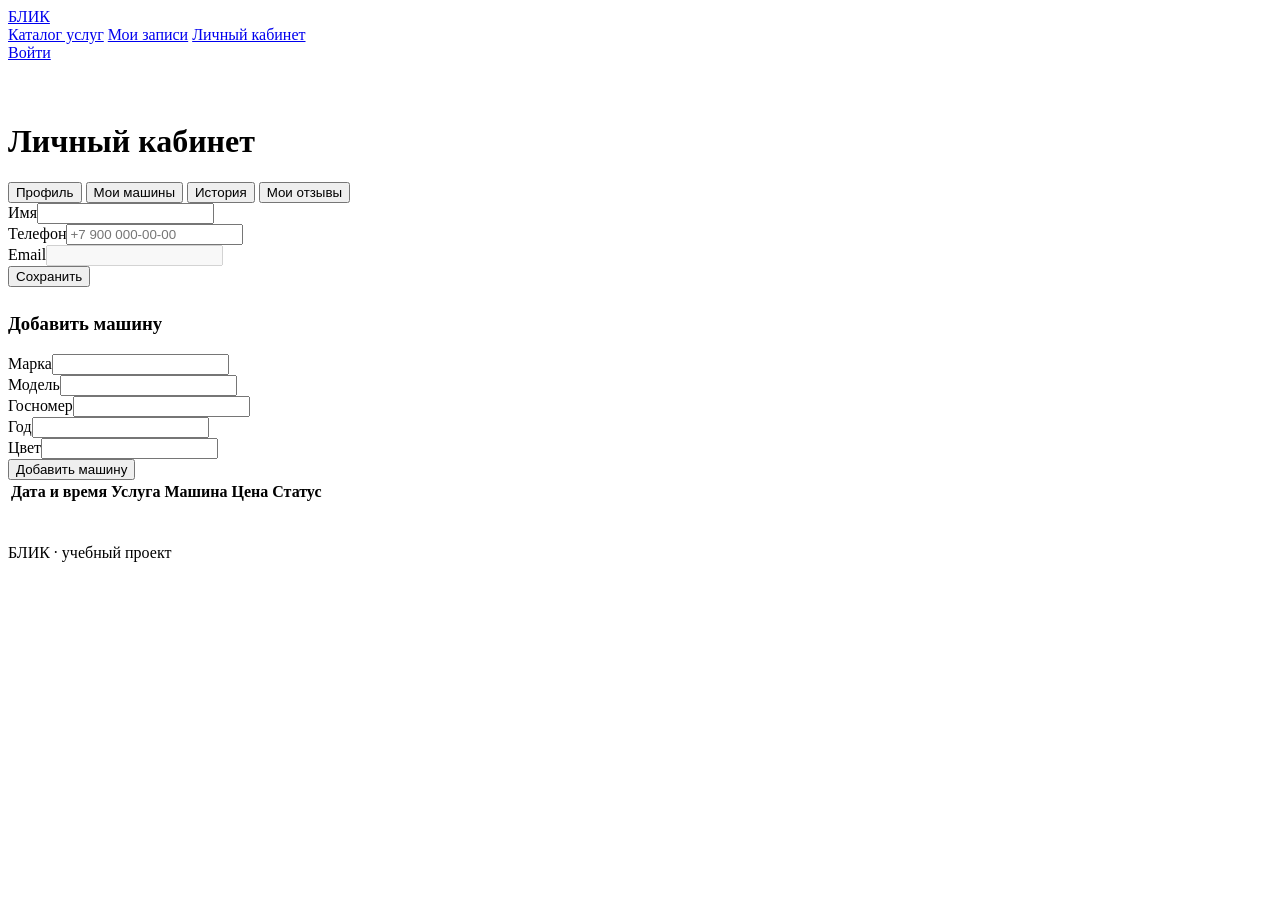
==== profile.html @ b80bc87c "Add files via upload" ====
<!DOCTYPE html>
<html lang="ru">
<head>
<meta charset="UTF-8">
<meta name="viewport" content="width=device-width, initial-scale=1">
<title>Личный кабинет — БЛИК</title>
<link rel="preconnect" href="https://fonts.googleapis.com">
<link href="https://fonts.googleapis.com/css2?family=Baloo+2:wght@500;600;700&family=Manrope:wght@400;500;600;700&display=swap" rel="stylesheet">
<link rel="stylesheet" href="css/style.css">
</head>
<body>

<div id="app-header">
  <header class="site-header">
    <nav class="nav">
      <a href="index.html" class="brand"><span class="drop"></span>БЛИК</a>
      <div class="nav-links">
        <a href="index.html">Каталог услуг</a>
        <a href="bookings.html">Мои записи</a>
        <a href="profile.html">Личный кабинет</a>
      </div>
      <div class="nav-auth"><a class="btn btn-ghost btn-sm" href="profile.html">Войти</a></div>
    </nav>
  </header>
</div>

<main class="container" style="padding:40px 0;">
  <h1 data-reveal>Личный кабинет</h1>

  <div class="tabs">
    <button class="tab-btn active" data-tab="tab-profile">Профиль</button>
    <button class="tab-btn" data-tab="tab-cars">Мои машины</button>
    <button class="tab-btn" data-tab="tab-history">История</button>
    <button class="tab-btn" data-tab="tab-reviews">Мои отзывы</button>
  </div>

  <section class="tab-panel active" id="tab-profile">
    <form id="profile-form" style="max-width:420px;">
      <div class="field"><label>Имя</label><input type="text" id="p-name"></div>
      <div class="field"><label>Телефон</label><input type="tel" id="p-phone" placeholder="+7 900 000-00-00"></div>
      <div class="field"><label>Email</label><input type="email" id="p-email" disabled></div>
      <button class="btn btn-primary" type="submit">Сохранить</button>
    </form>
  </section>

  <section class="tab-panel" id="tab-cars">
    <div id="cars-list" style="margin-bottom:26px;"></div>
    <h3>Добавить машину</h3>
    <form id="car-form" class="form-grid" style="max-width:560px;">
      <div class="field"><label>Марка</label><input type="text" id="c-make" required></div>
      <div class="field"><label>Модель</label><input type="text" id="c-model" required></div>
      <div class="field"><label>Госномер</label><input type="text" id="c-plate" required></div>
      <div class="field"><label>Год</label><input type="text" id="c-year"></div>
      <div class="field full"><label>Цвет</label><input type="text" id="c-color"></div>
      <div class="field full"><button class="btn btn-primary" type="submit">Добавить машину</button></div>
    </form>
  </section>

  <section class="tab-panel" id="tab-history">
    <div class="table-wrap">
      <table>
        <thead><tr><th>Дата и время</th><th>Услуга</th><th>Машина</th><th>Цена</th><th>Статус</th></tr></thead>
        <tbody id="history-body"></tbody>
      </table>
    </div>
  </section>

  <section class="tab-panel" id="tab-reviews">
    <div id="my-reviews-list"></div>
  </section>
</main>

<footer class="site-footer"><div class="container">БЛИК · учебный проект</div></footer>

<script type="module">
  import { initHeader } from "./js/header.js";
  import { initProfilePage } from "./js/profile.js";
  import { initReveal } from "./js/reveal.js";
  initHeader();
  initProfilePage();
  initReveal();
</script>
</body>
</html>
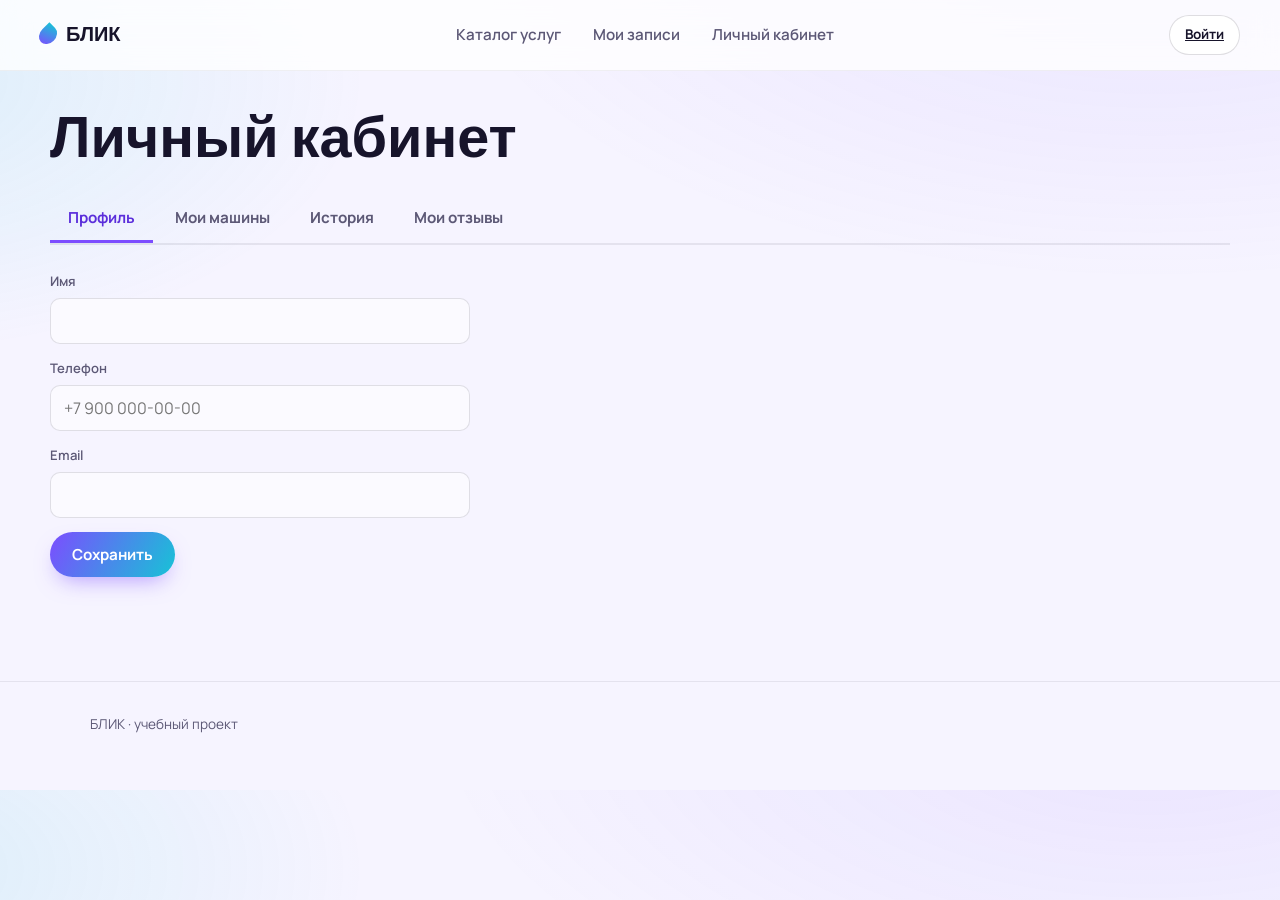
==== commit 7079fdfb: "Update profile.html" ====
--- a/profile.html
+++ b/profile.html
@@ -6,7 +6,7 @@
 <title>Личный кабинет — БЛИК</title>
 <link rel="preconnect" href="https://fonts.googleapis.com">
 <link href="https://fonts.googleapis.com/css2?family=Baloo+2:wght@500;600;700&family=Manrope:wght@400;500;600;700&display=swap" rel="stylesheet">
-<link rel="stylesheet" href="css/style.css">
+<link rel="stylesheet" href="style.css">
 </head>
 <body>
 
@@ -73,9 +73,9 @@
 <footer class="site-footer"><div class="container">БЛИК · учебный проект</div></footer>
 
 <script type="module">
-  import { initHeader } from "./js/header.js";
-  import { initProfilePage } from "./js/profile.js";
-  import { initReveal } from "./js/reveal.js";
+  import { initHeader } from "header.js";
+  import { initProfilePage } from "profile.js";
+  import { initReveal } from "reveal.js";
   initHeader();
   initProfilePage();
   initReveal();
--- a/style.css
+++ b/style.css
@@ -0,0 +1,386 @@
+/* =========================================================
+   БЛИК — design tokens
+   Тема: мыльные пузыри, вода, спектр цветов на мокром кузове.
+   Светлая база + яркие акценты, чтобы ничего не читалось "в одном цвете".
+   ========================================================= */
+:root {
+  --bg:        #F6F4FF;
+  --bg-2:      #FFFFFF;
+  --ink:       #17142B;
+  --ink-dim:   #5C5876;
+
+  --violet:    #7C4DFF;
+  --violet-d:  #5B2EDB;
+  --magenta:   #FF4FA3;
+  --cyan:      #17C3D6;
+  --lime:      #4CD97B;
+  --amber:     #FFB627;
+  --coral:     #FF6B5B;
+
+  --card-1: linear-gradient(135deg, #7C4DFF, #17C3D6);
+  --card-2: linear-gradient(135deg, #FF4FA3, #FFB627);
+  --card-3: linear-gradient(135deg, #4CD97B, #17C3D6);
+  --card-4: linear-gradient(135deg, #FFB627, #FF6B5B);
+  --card-5: linear-gradient(135deg, #17C3D6, #7C4DFF);
+
+  --font-head: "Baloo 2", "Arial Rounded MT Bold", sans-serif;
+  --font-body: "Manrope", system-ui, sans-serif;
+
+  --radius-s: 10px;
+  --radius-m: 18px;
+  --radius-l: 28px;
+
+  --shadow-card: 0 10px 26px -12px rgba(92, 55, 220, .35);
+  --shadow-pop:  0 20px 46px -14px rgba(23, 20, 43, .28);
+  --ring: 0 0 0 3px rgba(124,77,255,.18);
+}
+
+* { box-sizing: border-box; }
+html { scroll-behavior: smooth; }
+
+body {
+  margin: 0;
+  background:
+    radial-gradient(1200px 600px at 90% -10%, rgba(124,77,255,.10), transparent 60%),
+    radial-gradient(900px 500px at -10% 10%, rgba(23,195,214,.12), transparent 55%),
+    var(--bg);
+  color: var(--ink);
+  font-family: var(--font-body);
+  font-size: 16px;
+  line-height: 1.6;
+  -webkit-font-smoothing: antialiased;
+}
+
+h1, h2, h3, h4 {
+  font-family: var(--font-head);
+  margin: 0 0 .4em;
+  font-weight: 600;
+  letter-spacing: 0;
+  color: var(--ink);
+}
+h1 { font-size: clamp(2.2rem, 5vw, 3.6rem); line-height: 1.05; }
+h2 { font-size: clamp(1.5rem, 3vw, 2.15rem); }
+h3 { font-size: 1.3rem; }
+
+p { color: var(--ink-dim); max-width: 62ch; }
+a { color: inherit; }
+img { max-width: 100%; display: block; }
+button, input, select, textarea { font-family: inherit; font-size: inherit; }
+
+:focus-visible { outline: 3px solid var(--violet); outline-offset: 2px; border-radius: 4px; }
+
+@media (prefers-reduced-motion: reduce) {
+  *, *::before, *::after { animation-duration: .001ms !important; animation-iteration-count: 1 !important; transition-duration: .001ms !important; }
+}
+
+.container { max-width: 1180px; margin: 0 auto; padding: 0 clamp(18px, 4vw, 40px); }
+
+/* ---------- scroll reveal ---------- */
+[data-reveal] {
+  /* Контент остаётся видимым даже если JavaScript/Firebase не загрузился. */
+  opacity: 1;
+  transform: none;
+  transition: opacity .6s ease, transform .6s ease;
+  transition-delay: var(--reveal-delay, 0ms);
+}
+[data-reveal].reveal-ready {
+  opacity: 0;
+  transform: translateY(18px);
+}
+[data-reveal].in-view { opacity: 1; transform: none; }
+
+/* ---------- header / nav ---------- */
+.site-header {
+  position: sticky; top: 0; z-index: 40;
+  background: rgba(255,255,255,.78);
+  backdrop-filter: blur(14px);
+  border-bottom: 1px solid rgba(23,20,43,.06);
+}
+.nav { display: flex; align-items: center; justify-content: space-between; padding: 14px clamp(18px, 4vw, 40px); gap: 20px; }
+
+.brand {
+  display: flex; align-items: center; gap: 10px;
+  font-family: var(--font-head); font-weight: 700; font-size: 1.25rem;
+  text-decoration: none; white-space: nowrap;
+}
+.brand .drop {
+  width: 16px; height: 20px;
+  background: linear-gradient(160deg, var(--cyan), var(--violet));
+  border-radius: 0 50% 50% 50%;
+  transform: rotate(45deg);
+  flex-shrink: 0;
+  animation: bob 3.2s ease-in-out infinite;
+}
+@keyframes bob { 0%,100% { transform: rotate(45deg) translateY(0); } 50% { transform: rotate(45deg) translateY(-4px); } }
+
+.nav-links { display: flex; align-items: center; gap: 4px; flex-wrap: wrap; }
+.nav-links a {
+  text-decoration: none; color: var(--ink-dim);
+  padding: 9px 14px; border-radius: 999px; font-size: .95rem; font-weight: 600;
+  transition: color .15s, background .15s, transform .15s;
+}
+.nav-links a:hover { color: var(--violet-d); background: rgba(124,77,255,.08); transform: translateY(-1px); }
+.nav-links a.active { color: #fff; background: linear-gradient(120deg, var(--violet), var(--cyan)); }
+
+.nav-auth { display: flex; align-items: center; gap: 10px; }
+.user-chip {
+  display: none; align-items: center; gap: 8px; font-size: .85rem; font-weight: 600;
+  color: var(--ink); padding: 7px 12px; border: 1px solid rgba(23,20,43,.1);
+  border-radius: 999px; background: #fff;
+}
+.role-pill {
+  font-size: .66rem; text-transform: lowercase;
+  background: linear-gradient(120deg, var(--amber), var(--coral));
+  color: #2B1400; padding: 2px 9px; border-radius: 999px; font-weight: 700;
+}
+
+/* ---------- buttons ---------- */
+.btn {
+  display: inline-flex; align-items: center; justify-content: center; gap: 8px;
+  border: none; border-radius: 999px; padding: 12px 22px;
+  font-weight: 700; font-size: .95rem; cursor: pointer;
+  transition: transform .15s ease, box-shadow .15s ease, opacity .15s, filter .15s;
+}
+.btn:hover { transform: translateY(-2px); }
+.btn:active { transform: translateY(0) scale(.97); }
+.btn-primary { background: linear-gradient(120deg, var(--violet), var(--cyan)); color: #fff; box-shadow: 0 10px 22px -8px rgba(124,77,255,.55); }
+.btn-primary:hover { filter: brightness(1.06); }
+.btn-ghost { background: #fff; color: var(--ink); border: 1px solid rgba(23,20,43,.14); }
+.btn-ghost:hover { border-color: var(--violet); color: var(--violet-d); }
+.btn-wax { background: linear-gradient(120deg, var(--amber), var(--coral)); color: #2B1400; box-shadow: 0 10px 22px -8px rgba(255,107,91,.5); }
+.btn-wax:hover { filter: brightness(1.06); }
+.btn-danger { background: #fff; color: var(--coral); border: 1px solid rgba(255,107,91,.4); }
+.btn-danger:hover { background: rgba(255,107,91,.08); }
+.btn-sm { padding: 8px 15px; font-size: .84rem; }
+.btn-block { width: 100%; }
+.btn[disabled] { opacity: .45; cursor: not-allowed; transform: none; }
+
+/* ---------- hero ---------- */
+.hero {
+  position: relative;
+  padding: 70px 0 50px;
+  display: grid; grid-template-columns: 1.1fr .9fr; gap: 44px; align-items: center;
+  overflow: visible;
+}
+@media (max-width: 860px) { .hero { grid-template-columns: 1fr; padding-top: 40px; } }
+
+.blob {
+  position: absolute; z-index: -1; border-radius: 50%;
+  filter: blur(6px); opacity: .55;
+  animation: float 9s ease-in-out infinite;
+}
+.blob-1 { width: 160px; height: 160px; background: var(--card-1); top: -40px; right: 18%; animation-delay: 0s; }
+.blob-2 { width: 90px; height: 90px; background: var(--card-2); bottom: 0; right: 4%; animation-delay: 1.4s; }
+.blob-3 { width: 60px; height: 60px; background: var(--card-3); top: 50%; left: 2%; animation-delay: 2.6s; }
+@keyframes float { 0%,100% { transform: translateY(0) scale(1); } 50% { transform: translateY(-22px) scale(1.06); } }
+
+.hero-eyebrow {
+  display: inline-block; color: var(--violet-d); font-weight: 700; font-size: .95rem;
+  margin-bottom: 14px; padding: 5px 14px; border-radius: 999px;
+  background: linear-gradient(120deg, rgba(124,77,255,.14), rgba(23,195,214,.14));
+}
+.hero h1 span {
+  background: linear-gradient(120deg, var(--violet), var(--magenta) 55%, var(--cyan));
+  -webkit-background-clip: text; background-clip: text; color: transparent;
+}
+.hero-actions { display: flex; gap: 12px; margin-top: 28px; flex-wrap: wrap; }
+
+.hero-panel {
+  background: #fff;
+  border: 1px solid rgba(23,20,43,.06);
+  border-radius: var(--radius-l);
+  padding: 26px;
+  box-shadow: var(--shadow-pop);
+  position: relative;
+}
+.hero-panel::before {
+  content: ""; position: absolute; inset: 0; border-radius: inherit; padding: 2px;
+  background: linear-gradient(135deg, var(--violet), var(--cyan), var(--magenta));
+  -webkit-mask: linear-gradient(#000 0 0) content-box, linear-gradient(#000 0 0);
+  -webkit-mask-composite: xor; mask-composite: exclude;
+  opacity: .5; pointer-events: none;
+}
+.hero-panel-title { font-size: .85rem; color: var(--ink-dim); margin-bottom: 14px; font-weight: 700; }
+.slot-row { display: flex; align-items: center; justify-content: space-between; padding: 13px 0; border-bottom: 1px dashed rgba(23,20,43,.1); }
+.slot-row:last-child { border-bottom: none; }
+.slot-time {
+  font-family: var(--font-head); font-size: 1.5rem;
+  background: linear-gradient(120deg, var(--violet), var(--cyan));
+  -webkit-background-clip: text; background-clip: text; color: transparent;
+}
+.slot-bay { font-size: .84rem; color: var(--ink-dim); }
+.slot-tag { font-size: .74rem; font-weight: 700; padding: 4px 11px; border-radius: 999px; background: rgba(76,217,123,.15); color: #1B7D42; }
+
+/* ---------- controls bar ---------- */
+.controls {
+  display: flex; gap: 10px; flex-wrap: wrap; align-items: center;
+  margin: 36px 0 22px; padding: 14px;
+  background: #fff; border: 1px solid rgba(23,20,43,.07); border-radius: var(--radius-m);
+  box-shadow: 0 6px 18px -14px rgba(23,20,43,.3);
+}
+.controls input[type="search"], .controls select,
+.field input, .field select, .field textarea {
+  background: #FBFAFF; border: 1px solid rgba(23,20,43,.12); color: var(--ink);
+  padding: 11px 13px; border-radius: var(--radius-s); min-width: 0;
+}
+.controls input[type="search"]:focus, .controls select:focus,
+.field input:focus, .field select:focus, .field textarea:focus { border-color: var(--violet); }
+.controls input[type="search"] { flex: 1 1 220px; }
+.controls select { flex: 0 1 170px; }
+
+/* ---------- service grid / cards ---------- */
+.grid { display: grid; grid-template-columns: repeat(auto-fill, minmax(250px, 1fr)); gap: 20px; }
+
+@keyframes pop-in {
+  from { opacity: 0; transform: translateY(18px) scale(.96); }
+  to   { opacity: 1; transform: none; }
+}
+
+.card {
+  --accent: var(--card-1);
+  background: #fff;
+  border: 1px solid rgba(23,20,43,.06);
+  border-radius: var(--radius-m);
+  overflow: hidden; display: flex; flex-direction: column;
+  text-decoration: none; color: var(--ink);
+  box-shadow: var(--shadow-card);
+  transition: transform .2s ease, box-shadow .2s ease;
+  animation: pop-in .5s cubic-bezier(.2,.7,.3,1) backwards;
+}
+.grid .card:nth-child(5n+1) { --accent: var(--card-1); }
+.grid .card:nth-child(5n+2) { --accent: var(--card-2); }
+.grid .card:nth-child(5n+3) { --accent: var(--card-3); }
+.grid .card:nth-child(5n+4) { --accent: var(--card-4); }
+.grid .card:nth-child(5n+5) { --accent: var(--card-5); }
+.grid .card:nth-child(1) { animation-delay: .02s; }
+.grid .card:nth-child(2) { animation-delay: .08s; }
+.grid .card:nth-child(3) { animation-delay: .14s; }
+.grid .card:nth-child(4) { animation-delay: .2s; }
+.grid .card:nth-child(5) { animation-delay: .26s; }
+.grid .card:nth-child(n+6) { animation-delay: .3s; }
+
+.card:hover { transform: translateY(-6px) rotate(-.3deg); box-shadow: var(--shadow-pop); }
+.card-media {
+  height: 132px; background: var(--accent);
+  display: flex; align-items: center; justify-content: center;
+  font-family: var(--font-head); font-size: 2.2rem; color: rgba(255,255,255,.85);
+  position: relative; overflow: hidden;
+}
+.card-media::after {
+  content: ""; position: absolute; inset: 0;
+  background: radial-gradient(circle at 30% 20%, rgba(255,255,255,.35), transparent 55%);
+}
+.card-body { padding: 16px 16px 18px; display: flex; flex-direction: column; gap: 8px; flex: 1; }
+.card-cat { font-size: .74rem; font-weight: 700; color: var(--violet-d); }
+.card-title { font-size: 1.08rem; font-weight: 700; font-family: var(--font-head); }
+.card-desc { font-size: .87rem; color: var(--ink-dim); flex: 1; }
+.card-foot { display: flex; align-items: center; justify-content: space-between; margin-top: 6px; }
+.price { font-family: var(--font-head); font-size: 1.18rem; color: var(--ink); }
+.price small { color: var(--ink-dim); font-size: .7rem; font-family: var(--font-body); font-weight: 400; }
+.rating { font-size: .85rem; color: var(--amber); white-space: nowrap; font-weight: 700; }
+
+.empty-state {
+  text-align: center; padding: 60px 20px; color: var(--ink-dim);
+  border: 2px dashed rgba(124,77,255,.25); border-radius: var(--radius-m); background: rgba(124,77,255,.03);
+}
+.center-row { display: flex; justify-content: center; margin: 30px 0; }
+
+/* ---------- detail page ---------- */
+.detail { display: grid; grid-template-columns: 1.3fr .9fr; gap: 44px; padding: 44px 0; align-items: start; }
+@media (max-width: 900px) { .detail { grid-template-columns: 1fr; } }
+.detail-media {
+  height: 230px; border-radius: var(--radius-l);
+  background: var(--card-1); margin-bottom: 20px;
+  box-shadow: var(--shadow-pop);
+}
+.badge {
+  display: inline-block; font-size: .8rem; font-weight: 700; color: var(--violet-d);
+  background: rgba(124,77,255,.1); padding: 5px 14px; border-radius: 999px; margin-bottom: 10px;
+}
+
+.booking-box {
+  background: #fff; border: 1px solid rgba(23,20,43,.06);
+  border-radius: var(--radius-l); padding: 26px;
+  position: sticky; top: 90px; box-shadow: var(--shadow-pop);
+}
+.field { display: flex; flex-direction: column; gap: 6px; margin-bottom: 14px; }
+.field label { font-size: .82rem; color: var(--ink-dim); font-weight: 600; }
+
+.slot-grid { display: grid; grid-template-columns: repeat(3, 1fr); gap: 9px; margin-top: 4px; }
+.slot-btn {
+  padding: 10px 4px; border-radius: var(--radius-s);
+  border: 1px solid rgba(23,20,43,.14); background: #FBFAFF; color: var(--ink);
+  cursor: pointer; font-size: .85rem; font-weight: 700;
+  transition: transform .12s, border-color .12s;
+}
+.slot-btn:hover:not(:disabled) { border-color: var(--violet); transform: translateY(-1px); }
+.slot-btn.selected { background: linear-gradient(120deg, var(--violet), var(--cyan)); border-color: transparent; color: #fff; }
+.slot-btn:disabled { opacity: .35; text-decoration: line-through; cursor: not-allowed; }
+
+/* ---------- reviews ---------- */
+.review { padding: 18px 0; border-bottom: 1px solid rgba(23,20,43,.07); }
+.review-head { display: flex; justify-content: space-between; font-size: .88rem; color: var(--ink-dim); margin-bottom: 6px; font-weight: 600; }
+.stars { color: var(--amber); letter-spacing: 2px; }
+
+/* ---------- tables (profile / admin) ---------- */
+.table-wrap { overflow-x: auto; border: 1px solid rgba(23,20,43,.08); border-radius: var(--radius-m); background: #fff; }
+table { width: 100%; border-collapse: collapse; font-size: .92rem; min-width: 640px; }
+thead th { text-align: left; padding: 13px 14px; background: #F4F1FF; color: var(--violet-d); font-weight: 700; font-size: .8rem; }
+tbody td { padding: 13px 14px; border-top: 1px solid rgba(23,20,43,.06); }
+tbody tr:hover { background: rgba(124,77,255,.04); }
+
+.status { display: inline-block; font-size: .76rem; font-weight: 700; padding: 4px 11px; border-radius: 999px; }
+.status-draft       { background: rgba(92,88,118,.12); color: var(--ink-dim); }
+.status-confirmed   { background: rgba(23,195,214,.16); color: #0E7C89; }
+.status-in_progress { background: rgba(255,182,39,.2); color: #8A5B00; }
+.status-done        { background: rgba(76,217,123,.18); color: #1B7D42; }
+.status-cancelled   { background: rgba(255,107,91,.16); color: #B33A2A; }
+
+/* ---------- tabs ---------- */
+.tabs { display: flex; gap: 4px; border-bottom: 2px solid rgba(23,20,43,.08); margin-bottom: 26px; flex-wrap: wrap; }
+.tab-btn { background: none; border: none; color: var(--ink-dim); padding: 12px 18px; cursor: pointer; font-size: .95rem; font-weight: 700; border-bottom: 3px solid transparent; transition: color .15s; }
+.tab-btn:hover { color: var(--violet-d); }
+.tab-btn.active { color: var(--violet-d); border-color: var(--violet); }
+.tab-panel { display: none; }
+.tab-panel.active { display: block; animation: pop-in .4s ease; }
+
+/* ---------- item rows (cars / bookings) ---------- */
+.item-row {
+  display: flex; align-items: center; justify-content: space-between; gap: 16px;
+  padding: 16px; background: #fff; border: 1px solid rgba(23,20,43,.07);
+  border-radius: var(--radius-m); margin-bottom: 12px;
+  animation: pop-in .4s ease backwards;
+}
+.item-row-main { display: flex; flex-direction: column; gap: 4px; }
+.item-row-sub { font-size: .84rem; color: var(--ink-dim); }
+
+/* ---------- modal ---------- */
+.modal-backdrop { position: fixed; inset: 0; background: rgba(23,20,43,.55); backdrop-filter: blur(2px); display: none; align-items: center; justify-content: center; z-index: 100; padding: 20px; }
+.modal-backdrop.open { display: flex; }
+.modal { background: #fff; border-radius: var(--radius-l); padding: 30px; width: 100%; max-width: 420px; box-shadow: var(--shadow-pop); animation: pop-in .35s cubic-bezier(.2,.8,.3,1); }
+.modal-head { display: flex; justify-content: space-between; align-items: center; margin-bottom: 18px; }
+.modal-close { background: none; border: none; color: var(--ink-dim); font-size: 1.5rem; cursor: pointer; line-height: 1; }
+.modal-switch { font-size: .87rem; color: var(--ink-dim); margin-top: 14px; text-align: center; }
+.modal-switch button { background: none; border: none; color: var(--violet-d); font-weight: 700; cursor: pointer; font-size: inherit; padding: 0; }
+.form-error { color: var(--coral); font-size: .85rem; min-height: 1.2em; font-weight: 600; }
+
+/* ---------- toast ---------- */
+#toast-stack { position: fixed; bottom: 20px; right: 20px; z-index: 200; display: flex; flex-direction: column; gap: 10px; max-width: 320px; }
+.toast {
+  background: #fff; border-left: 4px solid var(--violet); padding: 13px 16px; border-radius: var(--radius-s);
+  font-size: .88rem; font-weight: 600; box-shadow: var(--shadow-pop); animation: toast-in .25s ease;
+}
+.toast.error { border-color: var(--coral); }
+@keyframes toast-in { from { opacity: 0; transform: translateX(16px); } to { opacity: 1; transform: none; } }
+
+/* ---------- footer ---------- */
+.site-footer { border-top: 1px solid rgba(23,20,43,.08); padding: 32px 0 54px; color: var(--ink-dim); font-size: .85rem; margin-top: 64px; }
+
+.section-head { display: flex; align-items: baseline; justify-content: space-between; margin-bottom: 18px; flex-wrap: wrap; gap: 10px; }
+.muted { color: var(--ink-dim); }
+.hidden { display: none !important; }
+
+/* admin form grid */
+.form-grid { display: grid; grid-template-columns: 1fr 1fr; gap: 14px; }
+@media (max-width: 640px) { .form-grid { grid-template-columns: 1fr; } }
+.form-grid .field.full { grid-column: 1 / -1; }
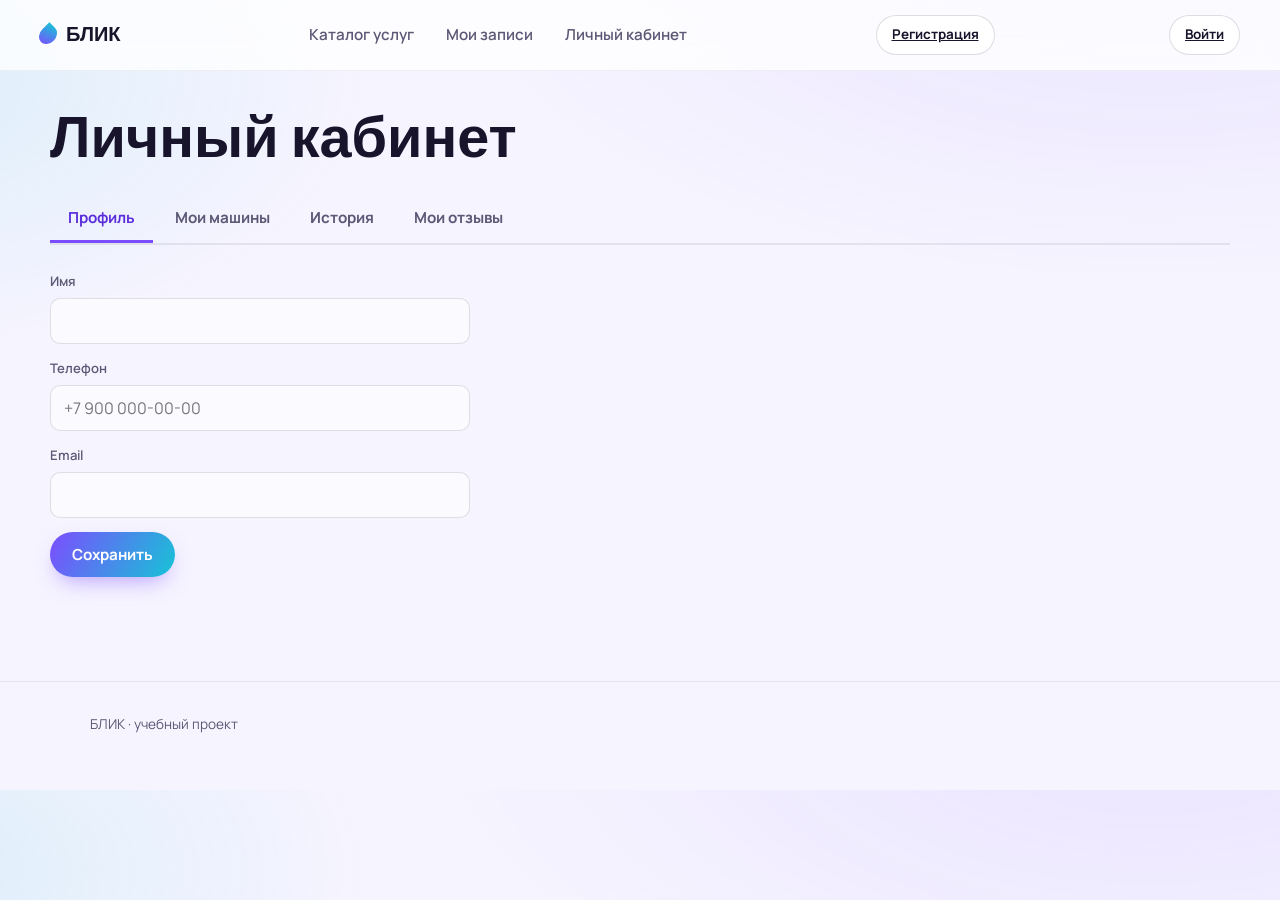
==== commit c76d5594: "Add registration link to profile.html" ====
--- a/profile.html
+++ b/profile.html
@@ -19,6 +19,7 @@
         <a href="bookings.html">Мои записи</a>
         <a href="profile.html">Личный кабинет</a>
       </div>
+      <a class="btn btn-ghost btn-sm" href="register.html">Регистрация</a>
       <div class="nav-auth"><a class="btn btn-ghost btn-sm" href="profile.html">Войти</a></div>
     </nav>
   </header>
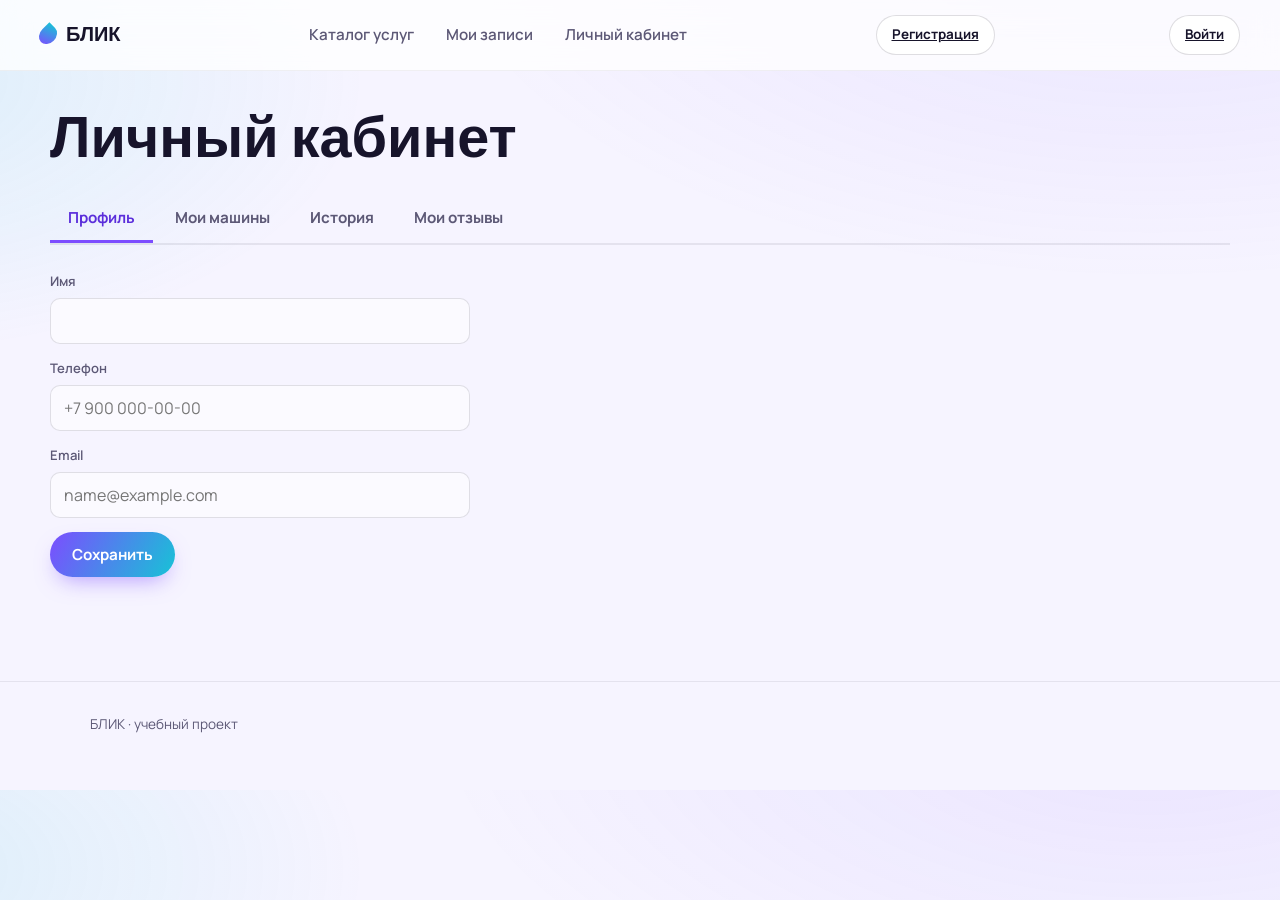
==== commit 390c3472: "Update email input field in profile form" ====
--- a/profile.html
+++ b/profile.html
@@ -39,7 +39,7 @@
     <form id="profile-form" style="max-width:420px;">
       <div class="field"><label>Имя</label><input type="text" id="p-name"></div>
       <div class="field"><label>Телефон</label><input type="tel" id="p-phone" placeholder="+7 900 000-00-00"></div>
-      <div class="field"><label>Email</label><input type="email" id="p-email" disabled></div>
+        <div class="field"><label for="register-email">Email</label><input id="register-email" type="email" autocomplete="email" required placeholder="name@example.com"></div>
       <button class="btn btn-primary" type="submit">Сохранить</button>
     </form>
   </section>
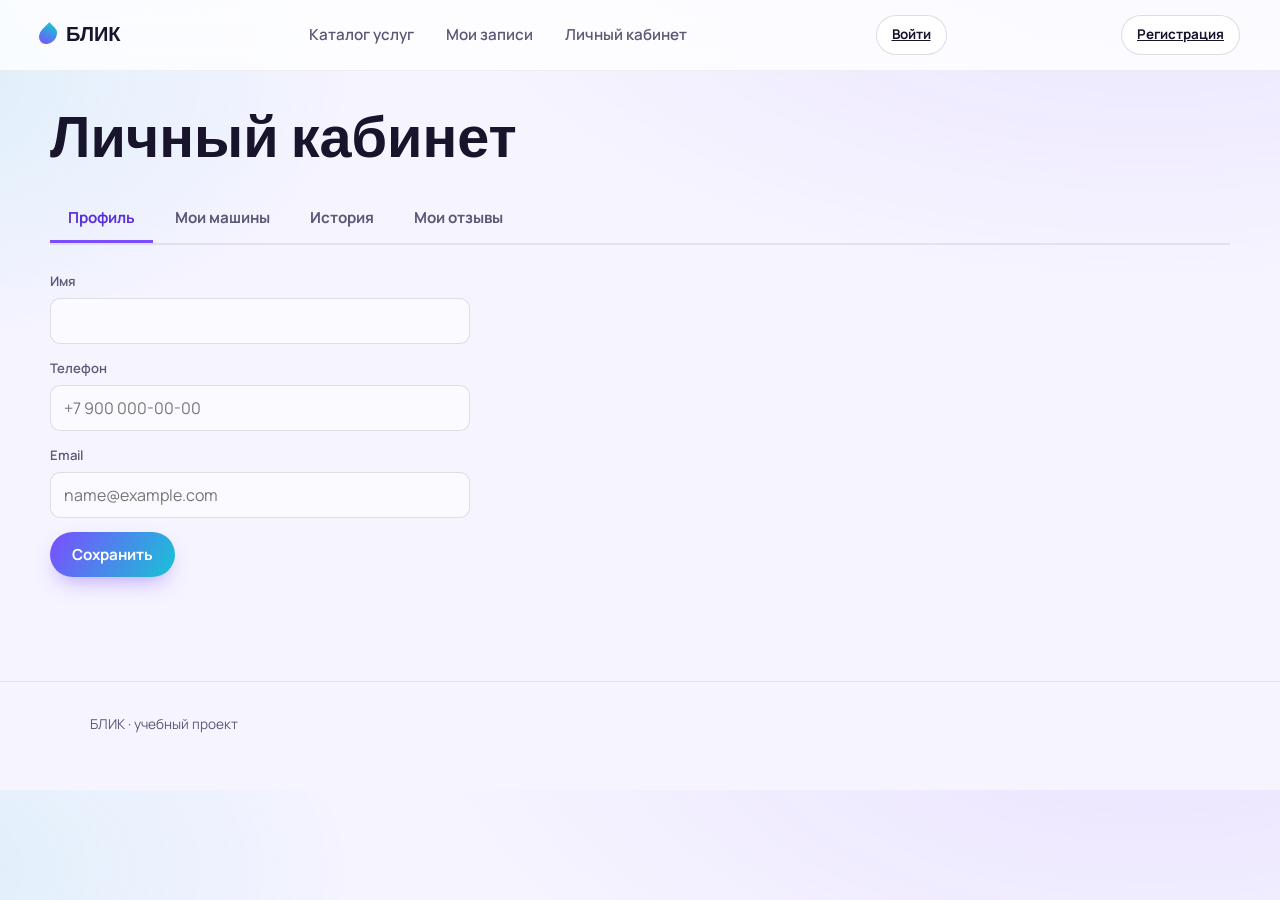
==== commit 4916d46c: "Move registration link to the navigation bar" ====
--- a/profile.html
+++ b/profile.html
@@ -19,8 +19,8 @@
         <a href="bookings.html">Мои записи</a>
         <a href="profile.html">Личный кабинет</a>
       </div>
+      <div class="nav-auth"><a class="btn btn-ghost btn-sm" href="profile.html">Войти</a></div>
       <a class="btn btn-ghost btn-sm" href="register.html">Регистрация</a>
-      <div class="nav-auth"><a class="btn btn-ghost btn-sm" href="profile.html">Войти</a></div>
     </nav>
   </header>
 </div>
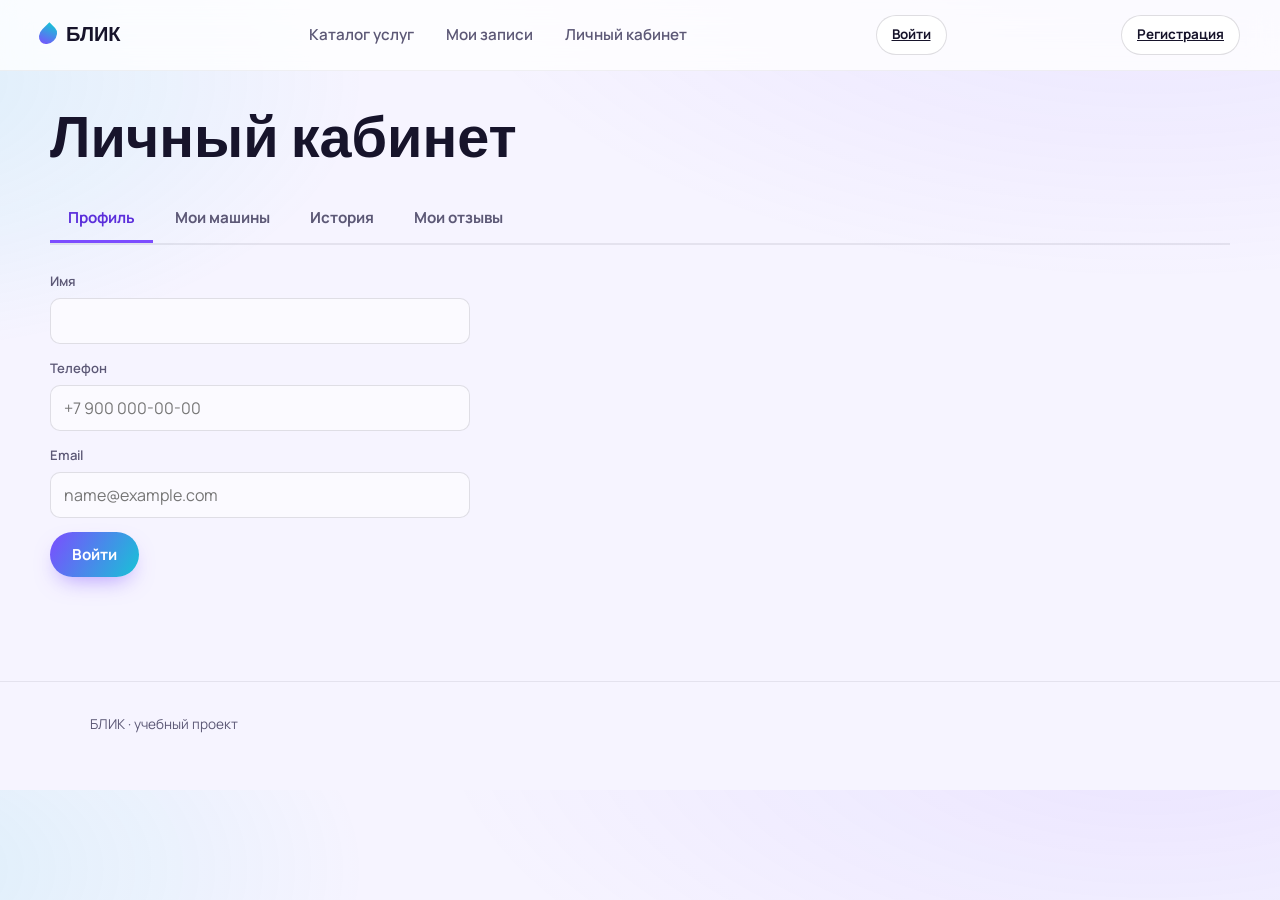
==== commit d60d698e: "Change button text from 'Сохранить' to 'Войти'" ====
--- a/profile.html
+++ b/profile.html
@@ -40,7 +40,7 @@
       <div class="field"><label>Имя</label><input type="text" id="p-name"></div>
       <div class="field"><label>Телефон</label><input type="tel" id="p-phone" placeholder="+7 900 000-00-00"></div>
         <div class="field"><label for="register-email">Email</label><input id="register-email" type="email" autocomplete="email" required placeholder="name@example.com"></div>
-      <button class="btn btn-primary" type="submit">Сохранить</button>
+      <button class="btn btn-primary" type="submit">Войти</button>
     </form>
   </section>
 
